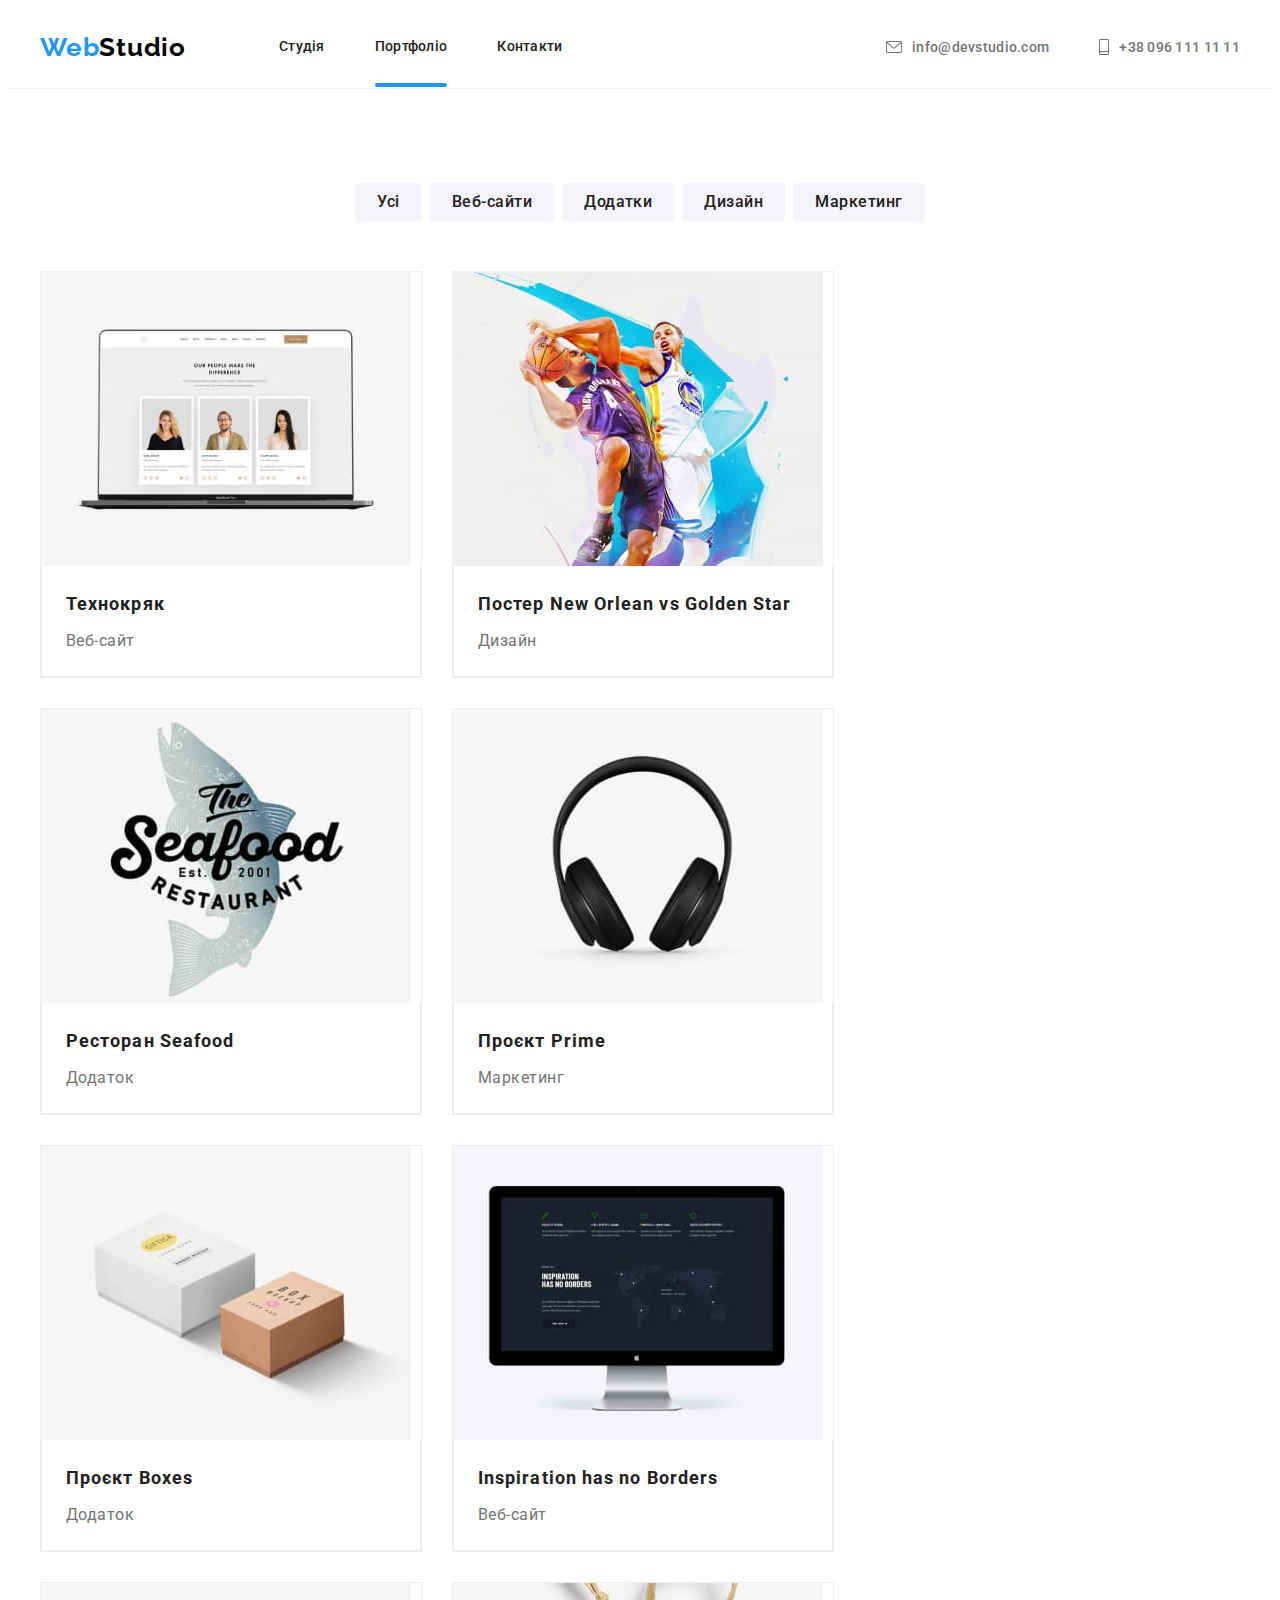
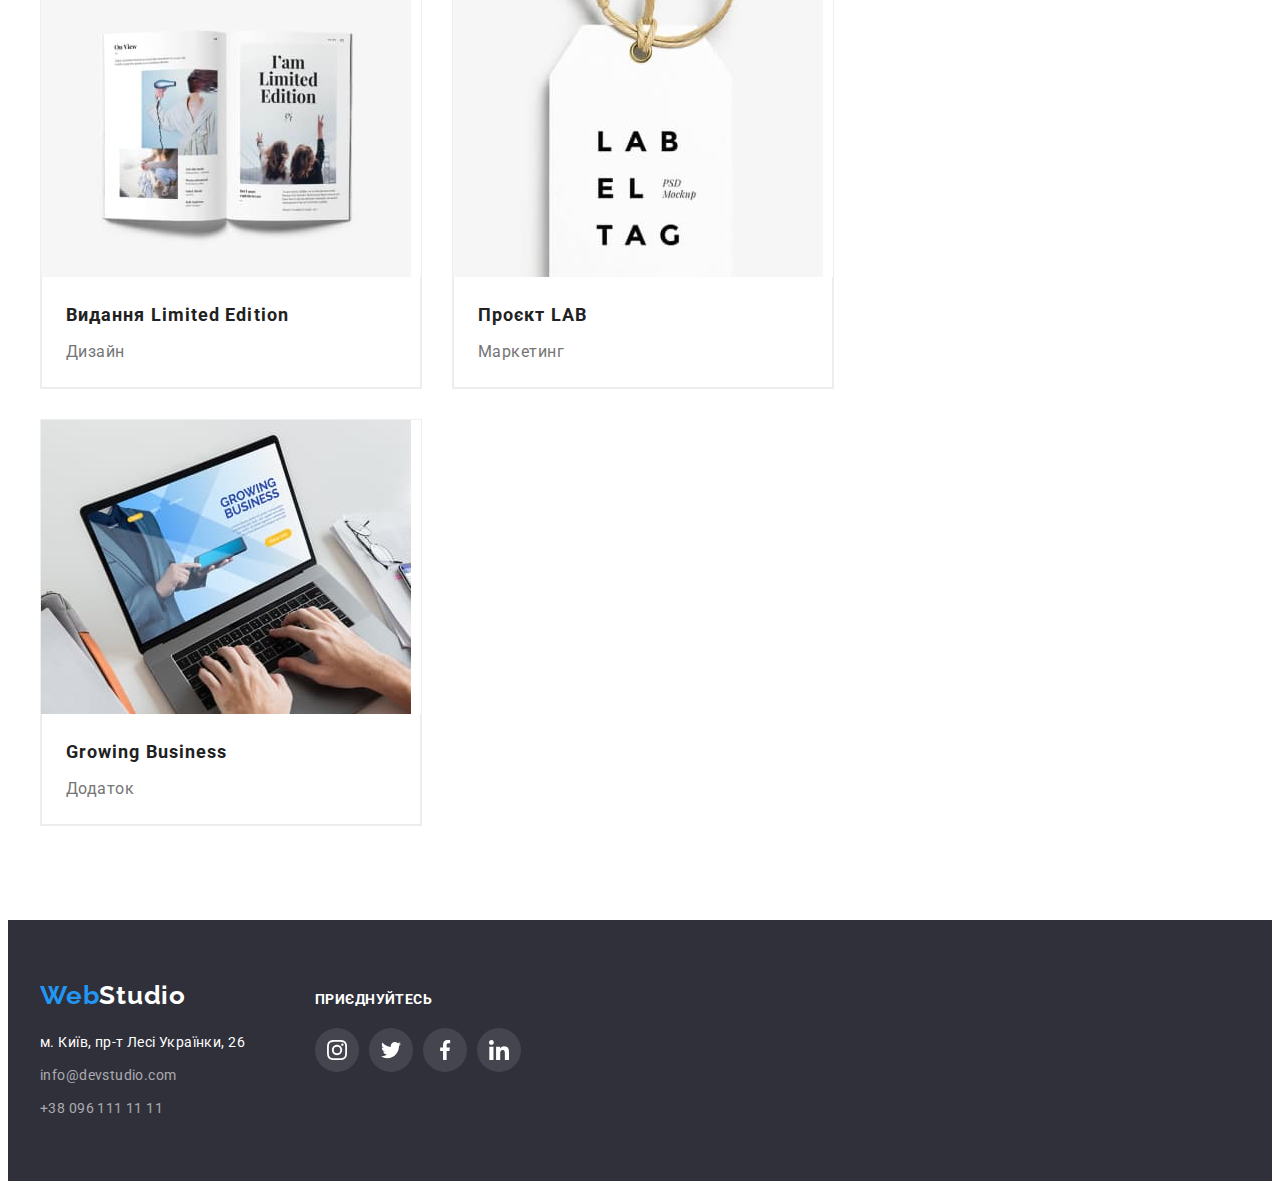
==== portfolio.html @ 79287eca "added form in footer" ====
<!DOCTYPE html>
<html lang="uk">
  <head>
    <meta charset="UTF-8" />
    <meta http-equiv="X-UA-Compatible" content="IE=edge" />
    <meta name="viewport" content="width=device-width, initial-scale=1.0" />
    <title>WebStudio</title>
    <link rel="preconnect" href="https://fonts.googleapis.com" />
    <link rel="preconnect" href="https://fonts.gstatic.com" crossorigin />
    <link
      href="https://fonts.googleapis.com/css2?family=Raleway:wght@700&family=Roboto:wght@400;500;700;900&display=swap"
      rel="stylesheet"
    />
    <link
      rel="stylesheet"
      href="https://cdnjs.cloudflare.com/ajax/libs/modern-normalize/1.1.0/modern-normalize.min.css"
      integrity="sha512-wpPYUAdjBVSE4KJnH1VR1HeZfpl1ub8YT/NKx4PuQ5NmX2tKuGu6U/JRp5y+Y8XG2tV+wKQpNHVUX03MfMFn9Q=="
      crossorigin="anonymous"
      referrerpolicy="no-referrer"
    />
    <link rel="stylesheet" href="./css/styles.css" />
  </head>
  <body>
    <!--Шапка сайту-->
    <header class="header">
      <div class="container header-container">
        <nav class="header-navigation">
          <a href="./index.html" class="header-logo"
            >Web<span class="log-studio">Studio</span></a
          >
          <ul class="header-list list">
            <li class="header-item">
              <a href="./index.html" class="header-link">Студія</a>
            </li>
            <li class="header-item">
              <a href="./portfolio.html" class="header-link current-link"
                >Портфоліо</a
              >
            </li>
            <li class="header-item">
              <a href="" class="header-link">Контакти</a>
            </li>
          </ul>
        </nav>
        <ul class="contacts list">
          <li class="contacts-list">
            <a href="mailto:info@devstudio.com" class="contacts-mail"
              ><svg class="contacts-envelope" width="16" height="12">
                <use href="./images/icons.svg#icon-envelope"></use>
              </svg>
              info@devstudio.com</a
            >
          </li>
          <li class="contacts-list">
            <a href="tel:+380961111111" class="contacts-tel"
              ><svg class="contacts-phone" width="10" height="16">
                <use href="./images/icons.svg#icon-smartphone"></use></svg
              >+38 096 111 11 11</a
            >
          </li>
        </ul>
      </div>
    </header>

    <main>
      <section class="portfolio">
        <div class="container">
          <h1 class="visually-hidden">Portfolio</h1>
          <ul class="portfolio-list list">
            <li><button type="button" class="button-portfolio">Усі</button></li>
            <li>
              <button type="button" class="button-portfolio">Веб-сайти</button>
            </li>
            <li>
              <button type="button" class="button-portfolio">Додатки</button>
            </li>
            <li>
              <button type="button" class="button-portfolio">Дизайн</button>
            </li>
            <li>
              <button type="button" class="button-portfolio">Маркетинг</button>
            </li>
          </ul>

          <ul class="projects list">
            <li class="projects-item">
              <a href="#" class="projects-link">
                <div class="projects-top-wrap">
                  <img
                    class="projects-img"
                    src="./images/img-webcite.jpg"
                    alt="Ілюстрація веб-сайту"
                    width="370"
                  />
                  <p class="projects-top-text">
                    Ресурс пропонує комплексні пропозиції з різним рівнем
                    функціоналу та сервісів. Все це дозволить відвідувачу
                    отримати вичерпні відомості про компанію чи приватну особу.
                  </p>
                </div>
                <div class="projects-box">
                  <h2 class="projects-title">Технокряк</h2>
                  <p class="projects-text">Веб-сайт</p>
                </div>
              </a>
            </li>
            <li class="projects-item">
              <a href="#" class="projects-link">
                <div class="projects-top-wrap">
                  <img
                    class="projects-img"
                    src="./images/img-designe1.jpg"
                    alt="Баскетболісти"
                    width="370"
                  />
                  <p class="projects-top-text">
                    Ресурс пропонує комплексні пропозиції з різним рівнем
                    функціоналу та сервісів. Все це дозволить відвідувачу
                    отримати вичерпні відомості про компанію чи приватну особу.
                  </p>
                </div>
                <div class="projects-box">
                  <h2 class="projects-title">
                    Постер New Orlean vs Golden Star
                  </h2>
                  <p class="projects-text">Дизайн</p>
                </div>
              </a>
            </li>
            <li class="projects-item">
              <a href="#" class="projects-link">
                <div class="projects-top-wrap">
                  <img
                    class="projects-img"
                    src="./images/img-app1.jpg"
                    alt="Логотип ресторану"
                    width="370"
                  />
                  <p class="projects-top-text">
                    Ресурс пропонує комплексні пропозиції з різним рівнем
                    функціоналу та сервісів. Все це дозволить відвідувачу
                    отримати вичерпні відомості про компанію чи приватну особу.
                  </p>
                </div>
                <div class="projects-box">
                  <h2 class="projects-title">Ресторан Seafood</h2>
                  <p class="projects-text">Додаток</p>
                </div>
              </a>
            </li>
            <li class="projects-item">
              <a href="#" class="projects-link">
                <div class="projects-top-wrap">
                  <img
                    class="projects-img"
                    src="./images/img-marketing1.jpg"
                    alt="Навушники"
                    width="370"
                  />
                  <p class="projects-top-text">
                    Ресурс пропонує комплексні пропозиції з різним рівнем
                    функціоналу та сервісів. Все це дозволить відвідувачу
                    отримати вичерпні відомості про компанію чи приватну особу.
                  </p>
                </div>
                <div class="projects-box">
                  <h2 class="projects-title">Проєкт Prime</h2>
                  <p class="projects-text">Маркетинг</p>
                </div>
              </a>
            </li>
            <li class="projects-item">
              <a href="#" class="projects-link">
                <div class="projects-top-wrap">
                  <img
                    class="projects-img"
                    src="./images/img-app2.jpg"
                    alt="Дві коробки"
                    width="370"
                  />
                  <p class="projects-top-text">
                    Ресурс пропонує комплексні пропозиції з різним рівнем
                    функціоналу та сервісів. Все це дозволить відвідувачу
                    отримати вичерпні відомості про компанію чи приватну особу.
                  </p>
                </div>
                <div class="projects-box">
                  <h2 class="projects-title">Проєкт Boxes</h2>
                  <p class="projects-text">Додаток</p>
                </div>
              </a>
            </li>
            <li class="projects-item">
              <a href="#" class="projects-link">
                <div class="projects-top-wrap">
                  <img
                    class="projects-img"
                    src="./images/img-webcite2.jpg"
                    alt="Монітор"
                    width="370"
                  />
                  <p class="projects-top-text">
                    Ресурс пропонує комплексні пропозиції з різним рівнем
                    функціоналу та сервісів. Все це дозволить відвідувачу
                    отримати вичерпні відомості про компанію чи приватну особу.
                  </p>
                </div>
                <div class="projects-box">
                  <h2 class="projects-title">Inspiration has no Borders</h2>
                  <p class="projects-text">Веб-сайт</p>
                </div>
              </a>
            </li>
            <li class="projects-item">
              <a href="#" class="projects-link">
                <div class="projects-top-wrap">
                  <img
                    class="projects-img"
                    src="./images/img-designe2.jpg"
                    alt="Розворот журналу"
                    width="370"
                  />
                  <p class="projects-top-text">
                    Ресурс пропонує комплексні пропозиції з різним рівнем
                    функціоналу та сервісів. Все це дозволить відвідувачу
                    отримати вичерпні відомості про компанію чи приватну особу.
                  </p>
                </div>
                <div class="projects-box">
                  <h2 class="projects-title">Видання Limited Edition</h2>
                  <p class="projects-text">Дизайн</p>
                </div></a
              >
            </li>
            <li class="projects-item">
              <a href="#" class="projects-link">
                <div class="projects-top-wrap">
                  <img
                    class="projects-img"
                    src="./images/img-marketing2.jpg"
                    alt="Бірка"
                    width="370"
                  />
                  <p class="projects-top-text">
                    Ресурс пропонує комплексні пропозиції з різним рівнем
                    функціоналу та сервісів. Все це дозволить відвідувачу
                    отримати вичерпні відомості про компанію чи приватну особу.
                  </p>
                </div>
                <div class="projects-box">
                  <h2 class="projects-title">Проєкт LAB</h2>
                  <p class="projects-text">Маркетинг</p>
                </div></a
              >
            </li>
            <li class="projects-item">
              <a href="#" class="projects-link"
                ><div class="projects-top-wrap">
                  <img
                    class="projects-img"
                    src="./images/img-app3.jpg"
                    alt="Ноутбук"
                    width="370"
                  />
                  <p class="projects-top-text">
                    Ресурс пропонує комплексні пропозиції з різним рівнем
                    функціоналу та сервісів. Все це дозволить відвідувачу
                    отримати вичерпні відомості про компанію чи приватну особу.
                  </p>
                </div>
                <div class="projects-box">
                  <h2 class="projects-title">Growing Business</h2>
                  <p class="projects-text">Додаток</p>
                </div></a
              >
            </li>
          </ul>
        </div>
      </section>
    </main>
    <!--Підвал сайту-->
    <footer class="footer">
      <div class="container">
        <div class="footer-box">
          <div class="footer-contacts-box">
            <a href="./index.html" class="header-logo footer-log"
              >Web<span class="log-white">Studio</span></a
            >
            <address class="address">
              <ul class="address-list list">
                <li class="address-item">
                  <a
                    href="https://goo.gl/maps/CPtrU1FHBa2aNyZL9"
                    target="_blank"
                    rel="noopener noreferrer nofollow"
                    class="address-map"
                    >м. Київ, пр-т Лесі Українки, 26</a
                  >
                </li>

                <li class="address-item">
                  <a
                    href="mailto:info@devstudio.com"
                    class="address-contacts address-mail"
                    >info@devstudio.com</a
                  >
                </li>
                <li class="address-item">
                  <a href="tel:+380961111111" class="address-contacts tel"
                    >+38 096 111 11 11</a
                  >
                </li>
              </ul>
            </address>
          </div>
          <div class="footer-link-box">
            <p class="social-text">Приєднуйтесь</p>
            <ul class="social-footer-list list">
              <li class="social-footer-item">
                <a
                  class="social-link-footer"
                  href="#"
                  target="_blank"
                  rel="noopener noreferrer nofollow"
                  ><svg class="icon-social-footer" width="20" height="20">
                    <use href="./images/icons.svg#icon-instagram"></use></svg
                ></a>
              </li>
              <li class="social-footer-item">
                <a
                  class="social-link-footer"
                  href="#"
                  target="_blank"
                  rel="noopener noreferrer nofollow"
                  ><svg class="icon-social-footer" width="20" height="20">
                    <use href="./images/icons.svg#icon-twitter"></use></svg
                ></a>
              </li>
              <li class="social-footer-item">
                <a
                  class="social-link-footer"
                  href="#"
                  target="_blank"
                  rel="noopener noreferrer nofollow"
                  ><svg class="icon-social-footer" width="20" height="20">
                    <use href="./images/icons.svg#icon-facebook"></use></svg
                ></a>
              </li>
              <li class="social-footer-item">
                <a
                  class="social-link-footer"
                  href="#"
                  target="_blank"
                  rel="noopener noreferrer nofollow"
                  ><svg class="icon-social-footer" width="20" height="20">
                    <use href="./images/icons.svg#icon-linkedin"></use></svg
                ></a>
              </li>
            </ul>
          </div>
        </div>
      </div>
    </footer>
  </body>
</html>
---- css/styles.css ----
body {
  font-family: "Roboto", sans-serif;
  color: var(--text-color);
  background-color: var(--white-color);
}
:root {
  --accent-color: #2196f3;
  --title-color: #212121;
  --text-color: #757575;
  --white-color: #ffffff;
  --logo-studio-color: #000000;
  --shadow-button-color: rgba(0, 0, 0, 0.15);
  --footer-color: #2f303a;
  --contacts-color: rgba(255, 255, 255, 0.6);
  --portfolio-button-color: #f5f4fa;
  --button-hover: #188ce8;
  --hero-bg-color: #2f303a;
  --border-colour: #ececec;
  --img-overlay-color: rgba(47, 48, 58, 0.4);
  --bg-icon-features: #f5f4fa;
  --social-color: #afb1b8;
  --sosial-bg-footer-color: rgba(255, 255, 255, 0.1);
  --transition-time-hover: color 250ms cubic-bezier(0.4, 0, 0.2, 1);
  --transition-time-btn-hover: background-color 250ms
    cubic-bezier(0.4, 0, 0.2, 1);
}

p,
h1,
h2,
h3,
h4,
h5,
h6 {
  margin: 0;
}
ul,
ol {
  margin: 0;
  padding-left: 0;
}
button {
  cursor: pointer;
}
address {
  font-style: normal;
}
img {
  display: block;
}

/*--------------------HEADER---------------------------------*/
.container {
  width: 1200px;
  padding-left: 15px;
  padding-right: 15px;
  margin: 0 auto;
  /*outline: 2px solid red;*/
}
.header {
  padding-top: 24px;
  padding-bottom: 25px;
  border-bottom: 1px solid var(--border-colour);
}
.header-container {
  display: flex;
  align-items: center;
  justify-content: space-between;
}
.header-navigation {
  display: flex;
  align-items: center;
}
.header-list {
  display: flex;
  gap: 50px;
}
.contacts {
  display: flex;
  gap: 50px;
}

.header-logo {
  font-family: "Raleway", sans-seri;
  font-weight: 700;
  font-size: 26px;
  line-height: 1.19;
  letter-spacing: 0.03em;
  text-decoration: none;
  color: var(--accent-color);
  margin-right: 93px;
}
.log-studio {
  color: var(--logo-studio-color);
}
.list {
  list-style: none;
}
.header-item {
  font-weight: 500;
  font-size: 14px;
  line-height: 1.14;
  letter-spacing: 0.02em;
  text-decoration: none;
}
.header-link {
  text-decoration: none;
  color: var(--title-color);
  transition: var(--transition-time-hover);
}
.header-link:hover,
.header-link:focus {
  color: var(--accent-color);
}
.current-link {
  padding-bottom: 32px;
  position: relative;
}
.current-link::after {
  content: "";
  display: block;
  width: 100%;
  height: 4px;
  background: var(--accent-color);
  border-radius: 2px;
  position: absolute;
  bottom: -1px;
}
.contacts-mail,
.contacts-tel {
  font-weight: 500;
  font-size: 14px;
  line-height: 16px;
  letter-spacing: 0.02em;
  color: var(--text-color);
  text-decoration: none;
  background-color: var(--white-color);
  transition: var(--transition-time-hover);
}
.contacts-mail:hover,
.contacts-mail:focus {
  color: var(--accent-color);
}

.contacts-tel:hover,
.contacts-tel:focus {
  color: var(--accent-color);
}
.contacts-envelope {
  fill: currentColor;
}
.contacts-phone {
  fill: currentColor;
}
/*.contacts-mail:hover .contacts-envelope,
.contacts-mail:focus .contacts-envelope {
  fill: var(--accent-color);
}*/

.contacts-mail {
  display: flex;
  gap: 10px;
  align-items: center;
}
.contacts-tel {
  display: flex;
  gap: 10px;
  align-items: center;
}
/*----------------------------------HERO------------------------------*/
.hero {
  background-color: var(--hero-bg-color);
  padding-top: 200px;
  padding-bottom: 200px;
  max-width: 1600px;
  height: 600px;
  margin: 0 auto;
  background-image: linear-gradient(
      to right,
      var(--img-overlay-color),
      var(--img-overlay-color)
    ),
    url(../images/img-hero.jpg);
  background-repeat: no-repeat;
  background-size: cover;
  background-position: center;
}
.hero-title {
  font-weight: 900;
  font-size: 44px;
  line-height: 1.36;
  text-align: center;
  letter-spacing: 0.06em;
  text-transform: uppercase;
  color: var(--white-color);
  max-width: 696px;
  margin: 0 auto 30px;
}

.button {
  min-width: 216px;
  height: 50px;
  font-family: inherit;
  background-color: var(--accent-color);
  box-shadow: 0px 4px 4px var(--shadow-button-color);
  border-radius: 4px;
  color: var(--white-color);
  font-weight: 700;
  font-size: 16px;
  line-height: 1.88;
  display: flex;
  align-items: center;
  text-align: center;
  letter-spacing: 0.06em;
  display: block;
  margin: 0 auto;
  border: none;
  transition: var(--transition-time-btn-hover);
}
.button:focus,
.button:hover {
  background-color: var(--button-hover);
}
/*---------------------------------Section features--------------------------*/
.features {
  padding-top: 94px;
}
.features-list {
  display: flex;
  gap: 30px;
}
.features-item {
  flex-basis: calc((100% - 90px) / 4);
}
.features-icon-box {
  display: block;
  width: 270px;
  height: 120px;
  background-color: var(--bg-icon-features);
  border-radius: 4px;
}
.icon-features {
  margin: 25px 100px;
}

.features-box {
  padding-top: 30px;
}
.features-title {
  font-weight: 700;
  font-size: 14px;
  line-height: 1.14;
  letter-spacing: 0.03em;
  text-transform: uppercase;
  color: var(--title-color);
  margin-bottom: 10px;
}
.features-text {
  font-size: 14px;
  line-height: 1.71;
  letter-spacing: 0.03em;
}
/*----------------What do we do---------------------------------*/
.work {
  padding-top: 94px;
  padding-bottom: 94px;
}
.work-list {
  display: flex;
  gap: 30px;
}
.work-title,
.team-title {
  font-weight: 700;
  font-size: 36px;
  line-height: 1.17;
  text-align: center;
  letter-spacing: 0.03em;
  color: var(--title-color);
  margin-bottom: 50px;
}
.work-item {
  position: relative;
}
.work-top-text {
  font-weight: 700;
  font-size: 14px;
  line-height: 1.14;
  text-align: center;
  letter-spacing: 0.03em;
  text-transform: uppercase;
  color: var(--white-color);
  background-color: rgba(47, 48, 58, 0.8);
  width: 370px;
  height: 70px;
  padding: 27px;
  position: absolute;
  bottom: 0;
}

/*------------OUR TEAM---------*/
.team {
  background-color: var(--portfolio-button-color);
  padding-top: 94px;
  padding-bottom: 94px;
}
.team-list {
  display: flex;
  gap: 30px;
}
.team-item {
  background-color: var(--white-color);
  width: calc((100% - 90px) / 4);
  border-radius: 0px 0px 4px 4px;
  box-shadow: 0px 1px 3px rgba(0, 0, 0, 0.12), 0px 1px 1px rgba(0, 0, 0, 0.14),
    0px 2px 1px rgba(0, 0, 0, 0.2);
}
.employee {
  margin-bottom: 30px;
}
.employee-name {
  font-weight: 500;
  font-size: 16px;
  line-height: 1.19;
  text-align: center;
  letter-spacing: 0.03em;
  color: var(--title-color);
  margin-bottom: 10px;
}
.employee-position {
  font-weight: 400;
  font-size: 16px;
  line-height: 1.19;
  text-align: center;
  letter-spacing: 0.03em;
  margin-bottom: 30px;
}
.social-team-list {
  display: flex;
  align-items: center;
  justify-content: center;
  padding-bottom: 30px;
  gap: 10px;
}
.social-item:not(:first-child) {
  margin-left: 10px;
}
.social-team-item {
  width: 44px;
  height: 44px;
}
.social-link {
  width: 100%;
  height: 100%;
  background-color: var(--white-color);
  border-radius: 50%;
  display: flex;
  align-items: center;
  justify-content: center;
  transition: background-color 250ms cubic-bezier(0.4, 0, 0.2, 1),
    fill 250ms cubic-bezier(0.4, 0, 0.2, 1);
}
.icon-social {
  fill: var(--social-color);
}
.social-link:hover svg,
.social-link:focus svg {
  fill: var(--white-color);
}
.social-link:hover,
.social-link:focus {
  background-color: var(--accent-color);
}
/*-----------------------Постійні клієнти------------*/

.clients {
  padding: 94px 0;
}
.clients-title {
  font-weight: 700;
  font-size: 36px;
  line-height: 1.17;
  text-align: center;
  letter-spacing: 0.03em;
  color: var(--title-color);
  margin-bottom: 50px;
}
.clients-list {
  display: flex;
  gap: 30px;
}
.clients-item {
  width: calc((100% - 150px) / 6);
  height: 92px;
}
.clients-link {
  width: 100%;
  height: 100%;
  border: 1px solid #afb1b8;
  border-radius: 4px;
  display: flex;
  align-items: center;
  justify-content: center;
  color: #afb1b8;
  transition: border 250ms cubic-bezier(0.4, 0, 0.2, 1),
    color 250ms cubic-bezier(0.4, 0, 0.2, 1);
}
.clients-link:hover,
.clients-link:focus {
  border: 1px solid var(--accent-color);
  color: var(--accent-color);
}
.clients-icon {
  fill: currentColor;
}

/*-----------------------FOOTER------------------*/
.log-white {
  color: var(--white-color);
}
.footer {
  background-color: var(--footer-color);
  padding-top: 60px;
  padding-bottom: 60px;
}
.address-item:not(:last-child) {
  margin-bottom: 9px;
}
.address-map {
  font-weight: 400;
  font-size: 14px;
  line-height: 1.71;
  letter-spacing: 0.03em;
  color: var(--white-color);
  text-decoration: none;
  display: block;
  transition: var(--transition-time-hover);
}
.address-map:hover,
.address-map:focus {
  color: var(--accent-color);
}
.address-contacts {
  font-weight: 400;
  font-size: 14px;
  line-height: 1.71;
  letter-spacing: 0.03em;
  color: var(--contacts-color);
  text-decoration: none;
  display: block;
  transition: var(--transition-time-hover);
}
.address-contacts:hover,
.address-contacts:focus {
  color: var(--accent-color);
}
.footer-log {
  margin-right: 0;
  display: block;
  margin-bottom: 20px;
}
.social-text {
  font-weight: 700;
  font-size: 14px;
  line-height: 1.14;
  letter-spacing: 0.03em;
  text-transform: uppercase;
  color: var(--white-color);
}
.footer-box {
  display: flex;
  align-items: baseline;
}
.footer-contacts-box {
  margin-right: 70px;
}
.footer-link-box {
  margin-right: 93px;
}
.social-text {
  margin-bottom: 20px;
}
.social-footer-list {
  display: flex;
  align-items: center;
  justify-content: center;
  gap: 10px;
}
.social-footer-item {
  width: 44px;
  height: 44px;
}
.social-link-footer {
  width: 100%;
  height: 100%;
  border-radius: 50%;
  display: flex;
  align-items: center;
  justify-content: center;
  background-color: var(--sosial-bg-footer-color);
  transition: background-color 250ms cubic-bezier(0.4, 0, 0.2, 1),
    fill 250ms cubic-bezier(0.4, 0, 0.2, 1);
}
.icon-social-footer {
  fill: var(--white-color);
}
.social-link-footer:hover .icon-social-footer,
.social-link-footer:focus .icon-social-footer {
  fill: var(--white-color);
}

.social-link-footer:focus,
.social-link-footer:hover {
  background-color: var(--accent-color);
}

.subscription-text {
  font-weight: 700;
  font-size: 14px;
  line-height: 1.14;
  letter-spacing: 0.03em;
  text-transform: uppercase;
  color: var(--white-color);
  margin-bottom: 20px;
  display: block;
}
.subscription-input {
  width: 358px;
  height: 50px;
  border: 1px solid rgba(255, 255, 255, 0.3);
  filter: drop-shadow(0px 4px 4px rgba(0, 0, 0, 0.15));
  border-radius: 4px;
  margin-right: 12px;
  background-color: transparent;
  padding: 0 16px;
  color: var(--contacts-color);
  letter-spacing: 0.03em;
  font-weight: 400;
  font-size: 16px;
  line-height: 1.25;
}
.subscription-button-wrap {
  display: flex;
}
.subscription-form {
  display: flex;
  align-items: center;
}
.subscription-button {
  font-weight: 700;
  font-size: 16px;
  line-height: 1.88;
  align-items: center;
  text-align: center;
  letter-spacing: 0.06em;
  color: var(--white-color);
  background-color: var(--accent-color);
  padding: 10px 28px;
  box-shadow: 0px 4px 4px rgba(0, 0, 0, 0.15);
  border-radius: 4px;
  border: none;
  min-width: 200px;
  height: 50px;
  display: flex;
  align-items: center;
}
.subscription-button-wrap {
  display: flex;
  align-items: center;
}
.subscription-icon {
  fill: var(--white-color);
  margin-left: 10px;
}

/*-----------PORTFOLIO PAGE--------------*/
.portfolio {
  background-color: var(--white-color);
  padding-top: 94px;
  padding-bottom: 94px;
}
.portfolio-list {
  display: flex;
  margin-bottom: 50px;
  justify-content: center;
  gap: 8px;
}
.visually-hidden {
  position: absolute;
  width: 1px;
  height: 1px;
  margin: -1px;
  border: 0;
  padding: 0;
  white-space: nowrap;
  clip-path: inset(100%);
  clip: rect(0 0 0 0);
  overflow: hidden;
}
.button-portfolio {
  font-family: inherit;
  font-weight: 500;
  font-size: 16px;
  line-height: 1.62;
  text-align: center;
  letter-spacing: 0.03em;
  color: var(--title-color);
  background-color: var(--portfolio-button-color);
  border-radius: 4px;
  border: none;
  padding: 6px 22px;
  transition: color 250ms cubic-bezier(0.4, 0, 0.2, 1),
    background-color 250ms cubic-bezier(0.4, 0, 0.2, 1),
    box-shadow 250ms cubic-bezier(0.4, 0, 0.2, 1);
}
.button-portfolio:hover,
.button-portfolio:focus {
  color: var(--white-color);
  background-color: var(--accent-color);
  box-shadow: 0px 3px 1px rgba(0, 0, 0, 0.1), 0px 1px 2px rgba(0, 0, 0, 0.08),
    0px 2px 2px rgba(0, 0, 0, 0.12);
}
.projects {
  display: flex;
  flex-wrap: wrap;
  gap: 30px;
}
.projects-item {
  border: 1px solid #eeeeee;
  width: calc((100% - 60px) / 3);
}
.projects-item:hover .projects-top-text {
  transform: translateY(0);
  transition: transform 250ms linear;
}
.projects-top-wrap {
  position: relative;
  overflow: hidden;
}

.projects-top-text {
  position: absolute;
  top: 0;
  font-weight: 400;
  font-size: 18px;
  line-height: 1.56;
  letter-spacing: 0.03em;
  color: #ffffff;
  padding: 63px 24px;
  background: rgba(33, 150, 243, 0.9);
  height: 100%;
  transform: translateY(100%);
  transition: transform 250ms linear;
}

.projects-title {
  font-weight: 700;
  font-size: 18px;
  line-height: 2;
  letter-spacing: 0.06em;
  color: var(--title-color);
  margin-bottom: 4px;
}
.projects-text {
  font-weight: 400;
  font-size: 16px;
  line-height: 1.88;
  letter-spacing: 0.03em;
  color: var(--text-color);
}
.projects-link {
  text-decoration: none;
  display: block;
  transition: box-shadow 250ms cubic-bezier(0.4, 0, 0.2, 1);
}
.projects-link:hover {
  box-shadow: 0px 1px 1px rgba(0, 0, 0, 0.12), 0px 4px 4px rgba(0, 0, 0, 0.06),
    1px 4px 6px rgba(0, 0, 0, 0.16);
}
.projects-box {
  padding: 20px 24px;
  border: 1px solid var(--border-colour);
  border-top: 0;
}
/*----------------------Модальне вікно---------------------------*/
.backdrop {
  width: 100%;
  height: 100%;
  background-color: rgba(0, 0, 0, 0.2);
  position: fixed;
  top: 0;
  transition: opacity 300ms linear, visibility 250ms linear;
}
.modal {
  width: 528px;
  min-height: 581px;
  background-color: var(--white-color);
  position: absolute;
  top: 50%;
  left: 50%;
  transform: translate(-50%, -50%) scale(1);
  transition: transform 250ms linear;
  border-radius: 4px;
}
.backdrop.is-hidden .modal {
  transform: translate(-50%, -50%) scale(0);
}
.modal-close {
  width: 30px;
  height: 30px;
  background: var(--white-color);
  border: 1px solid rgba(0, 0, 0, 0.1);
  border-radius: 50%;
  position: absolute;
  top: 10px;
  right: 10px;
  display: flex;
  align-items: center;
  justify-content: center;
  cursor: pointer;
  padding: 0;
}
.backdrop.is-hidden {
  opacity: 0;
  visibility: hidden;
  pointer-events: none;
}
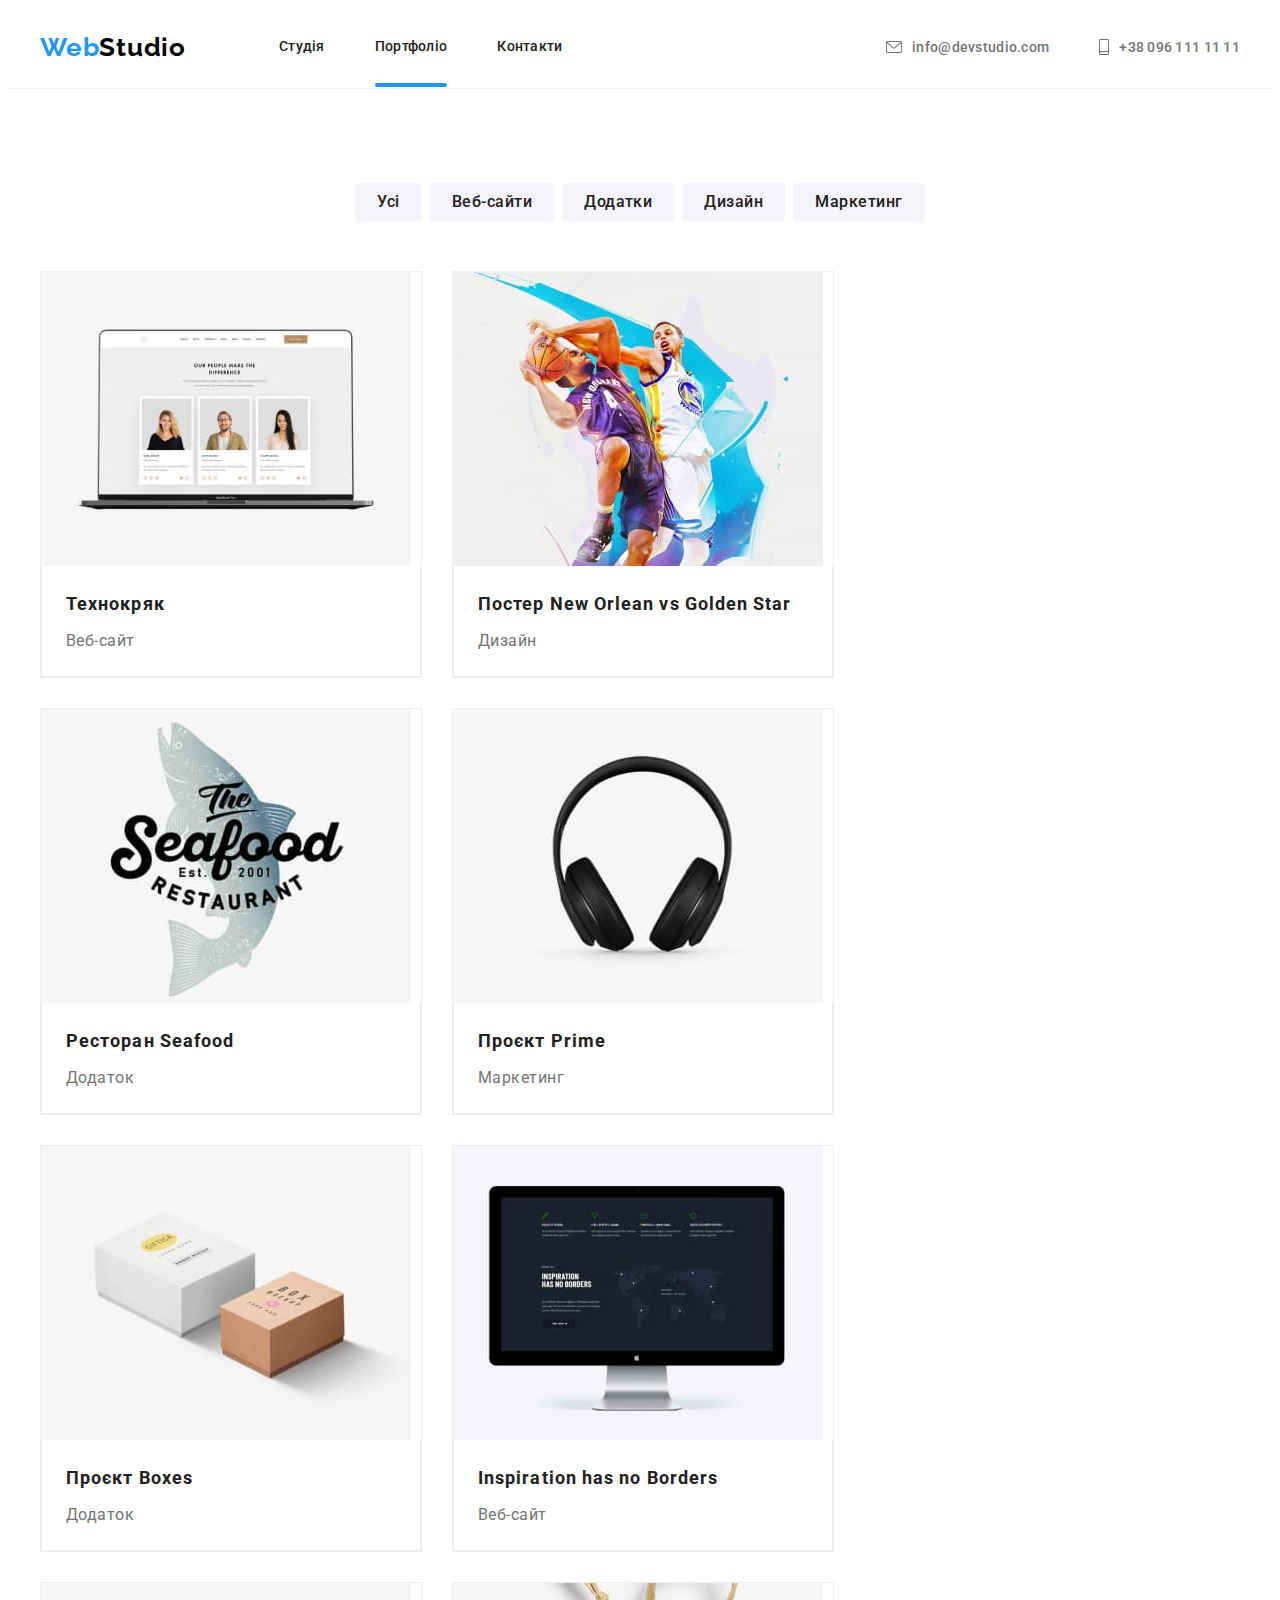
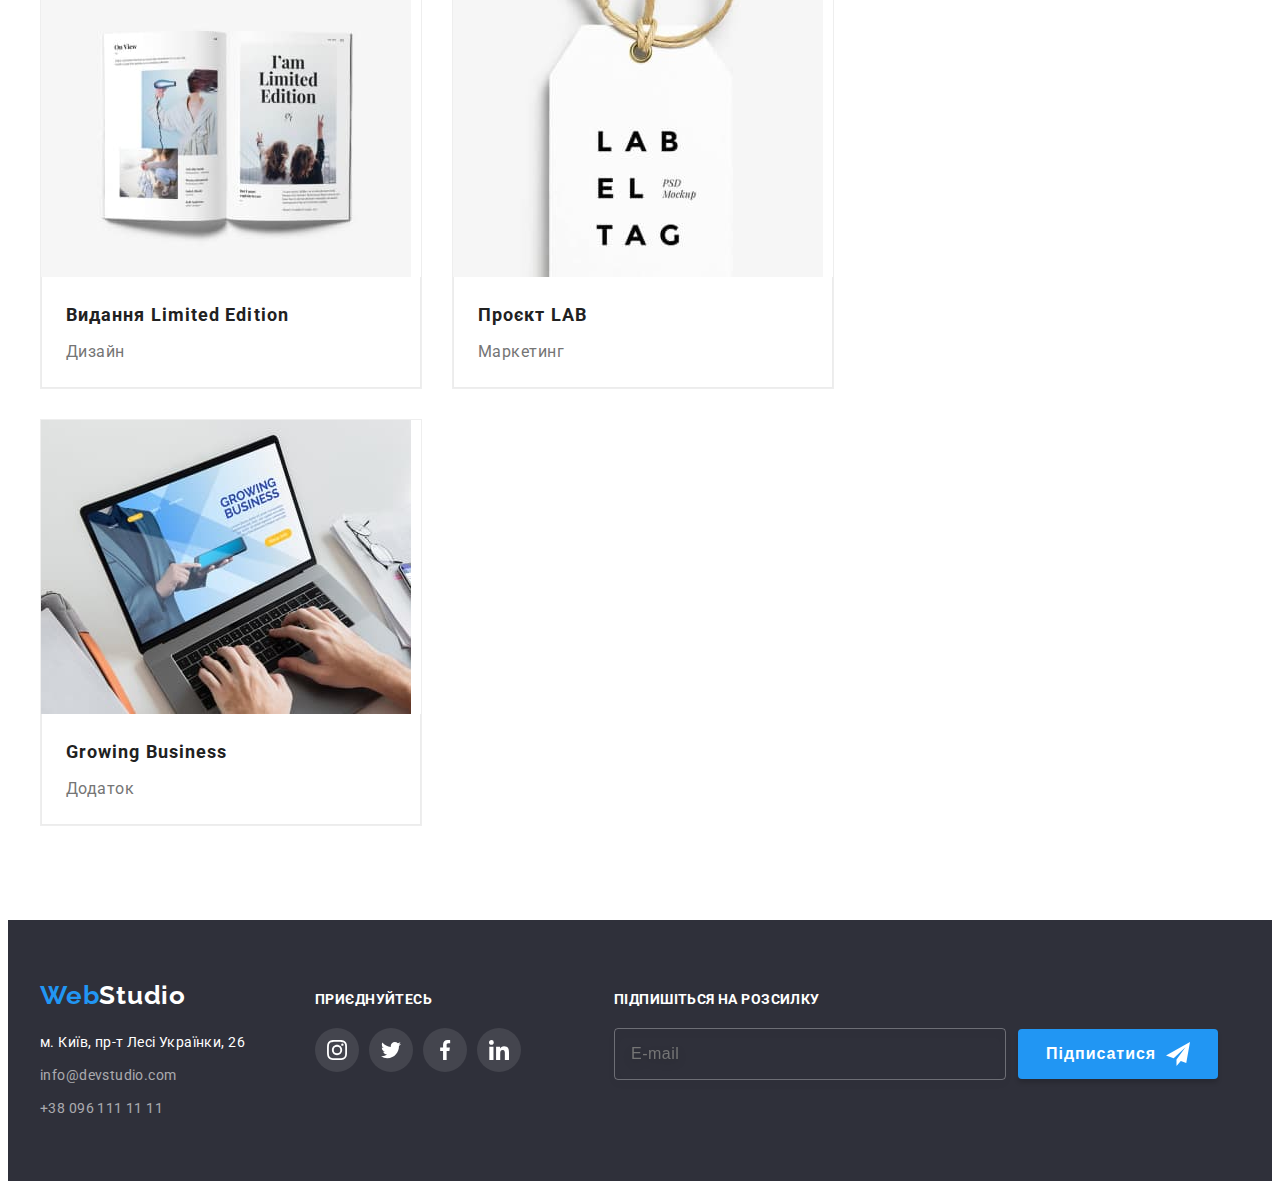
==== commit 3ab0288f: "added footer form on portfolio" ====
--- a/portfolio.html
+++ b/portfolio.html
@@ -358,6 +358,24 @@
               </li>
             </ul>
           </div>
+          <div class="subscription-form-wrap">
+            <b class="subscription-text">Підпишіться на розсилку</b>
+
+            <form class="subscription-form" name="subscription">
+              <input
+                class="subscription-input"
+                type="email"
+                name="user-email"
+                placeholder="E-mail"
+              />
+              <button type="submit" class="subscription-button">
+                Підписатися
+                <svg class="subscription-icon" width="24" height="24">
+                  <use href="./images/icons.svg#icon-send"></use>
+                </svg>
+              </button>
+            </form>
+          </div>
         </div>
       </div>
     </footer>
